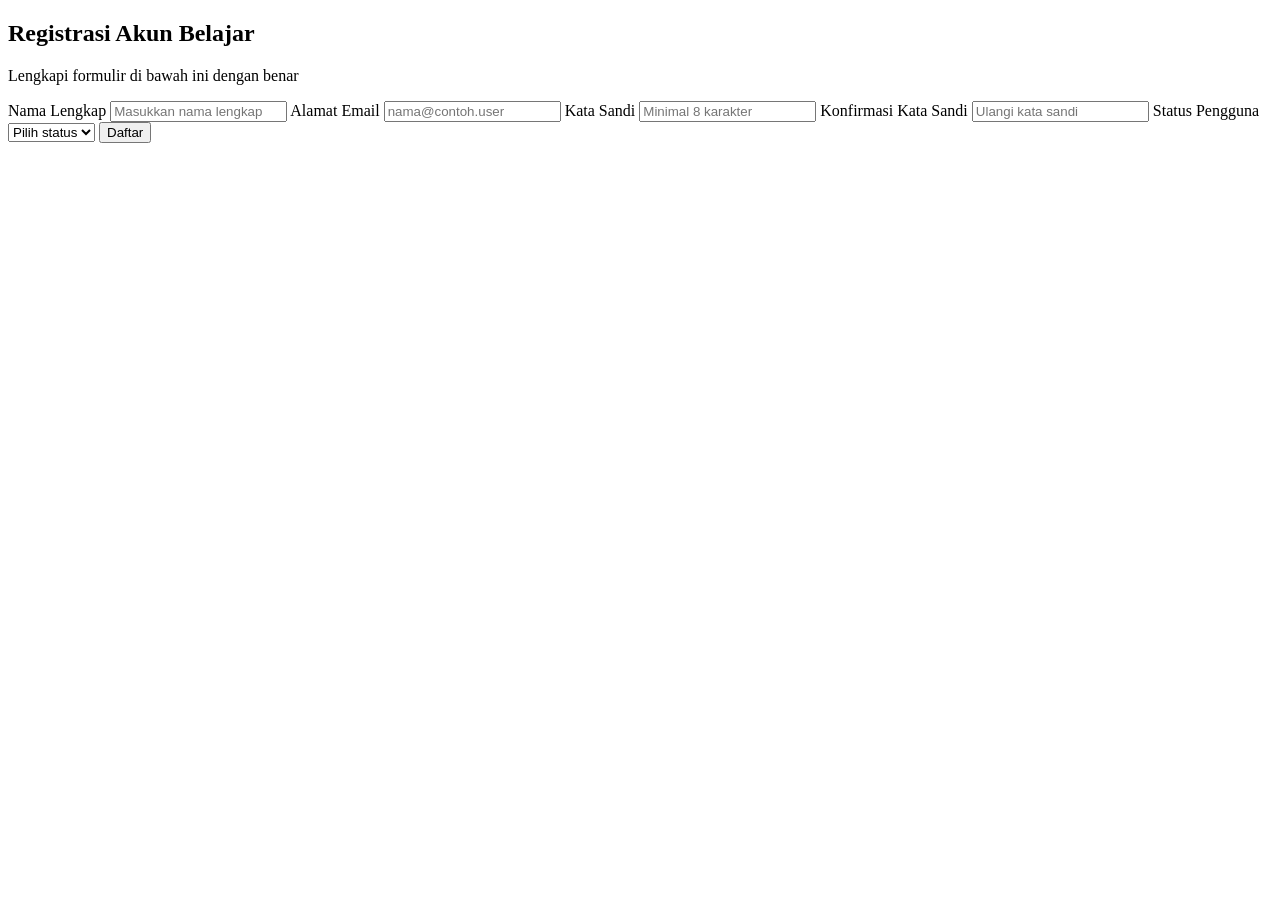
==== index.html @ 1e9d89a2 "Add registration form in index.html" ====
<!DOCTYPE html>
<html lang="id">
<head>
    <meta charset="UTF-8">
    <title>Registrasi Akun Belajar</title>
    <link rel="stylesheet" href="style_belajar.css">
</head>
<body>
    <div class="container">
        <h2>Registrasi Akun Belajar</h2>
        <p class="subtitle">Lengkapi formulir di bawah ini dengan benar</p>
        
        <!-- Mengarahkan ke halaman sukses_login.html saat tombol daftar diklik -->
        <form action="sukses_login.html" method="GET">
            <label>Nama Lengkap</label>
            <input type="text" placeholder="Masukkan nama lengkap" required>
            
            <label>Alamat Email</label>
            <input type="email" placeholder="nama@contoh.user" required>
            
            <label>Kata Sandi</label>
            <input type="password" placeholder="Minimal 8 karakter" required>
            
            <label>Konfirmasi Kata Sandi</label>
            <input type="password" placeholder="Ulangi kata sandi" required>
            
            <label>Status Pengguna</label>
            <select required>
                <option value="" disabled selected>Pilih status</option>
                <option value="siswa">Siswa</option>
                <option value="guru">Guru</option>
            </select>
            
            <button type="submit" class="btn">Daftar</button>
        </form>
    </div>
</body>
</html>
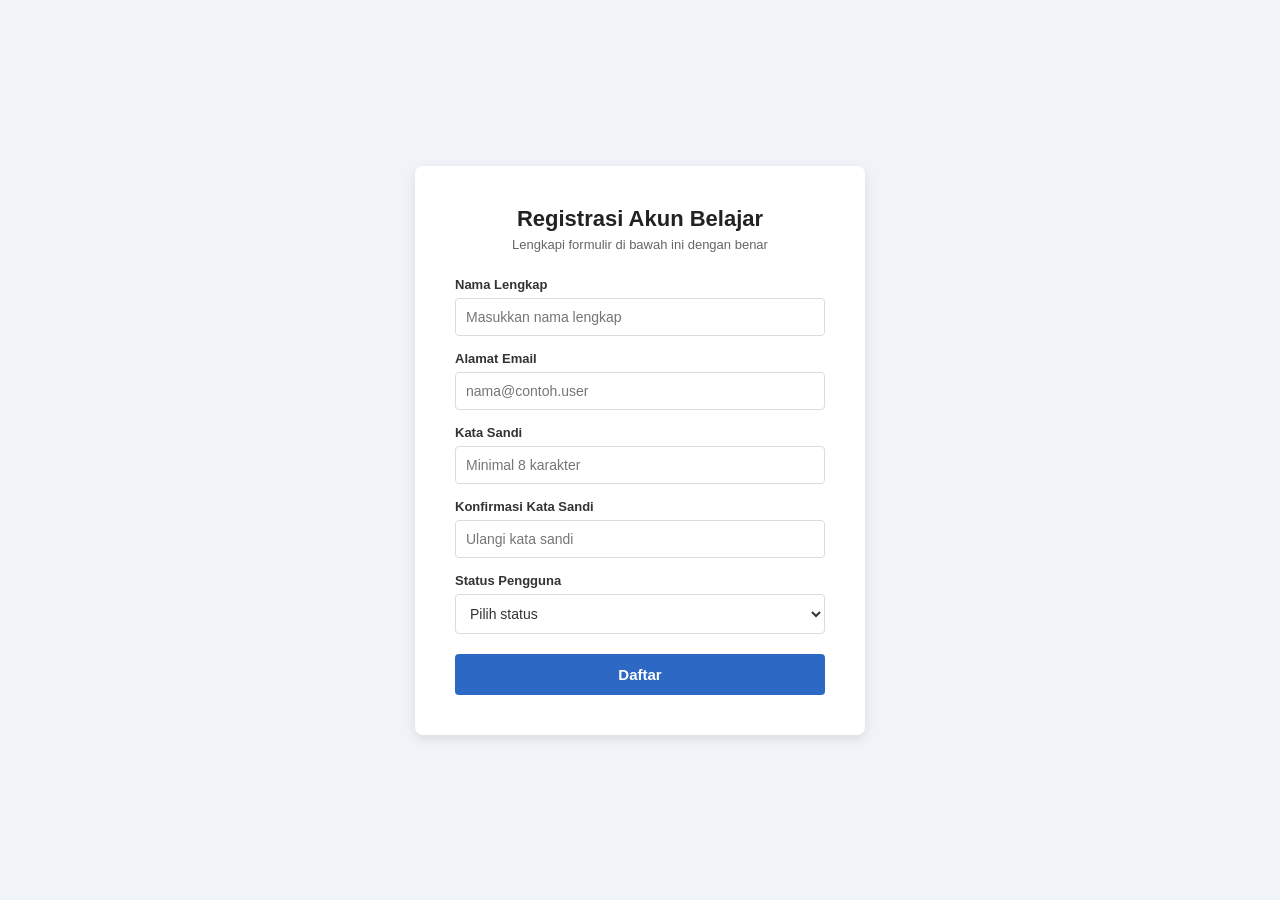
==== commit 8d97adf4: "Fix stylesheet link in index.html" ====
--- a/index.html
+++ b/index.html
@@ -3,7 +3,7 @@
 <head>
     <meta charset="UTF-8">
     <title>Registrasi Akun Belajar</title>
-    <link rel="stylesheet" href="style_belajar.css">
+    <link rel="stylesheet" href="stylebelajar.css">
 </head>
 <body>
     <div class="container">
--- a/stylebelajar.css
+++ b/stylebelajar.css
@@ -0,0 +1,87 @@
+* {
+    margin: 0;
+    padding: 0;
+    box-sizing: border-box;
+    font-family: Arial, sans-serif;
+}
+
+body {
+    background-color: #f0f4f8; /* Warna latar belakang abu-abu terang */
+    height: 100vh;
+    display: flex;
+    justify-content: center;
+    align-items: center;
+}
+
+.container {
+    background-color: #ffffff; /* Kotak form berwarna putih */
+    padding: 40px;
+    width: 450px;
+    border-radius: 8px;
+    box-shadow: 0 4px 12px rgba(0, 0, 0, 0.1);
+}
+
+.container h2 {
+    text-align: center;
+    color: #222;
+    font-size: 22px;
+    margin-bottom: 5px;
+}
+
+.subtitle {
+    text-align: center;
+    color: #666;
+    font-size: 13px;
+    margin-bottom: 25px;
+}
+
+label {
+    display: block;
+    margin-bottom: 6px;
+    color: #333;
+    font-size: 13px;
+    font-weight: bold;
+}
+
+input, select {
+    width: 100%;
+    padding: 10px;
+    margin-bottom: 15px;
+    border: 1px solid #dcdcdc;
+    border-radius: 4px;
+    background-color: #fff;
+    font-size: 14px;
+    color: #333;
+}
+
+input:focus, select:focus {
+    border-color: #2d68c4;
+    outline: none;
+}
+
+.btn {
+    width: 100%;
+    padding: 12px;
+    background-color: #2d68c4; /* Tombol warna biru khas */
+    border: none;
+    border-radius: 4px;
+    color: white;
+    font-size: 15px;
+    cursor: pointer;
+    font-weight: bold;
+    margin-top: 5px;
+}
+
+.btn:hover {
+    background-color: #20509e;
+}
+
+.success-box {
+    text-align: center;
+}
+
+.success-box p {
+    color: #555;
+    font-size: 15px;
+    margin-top: 10px;
+}
